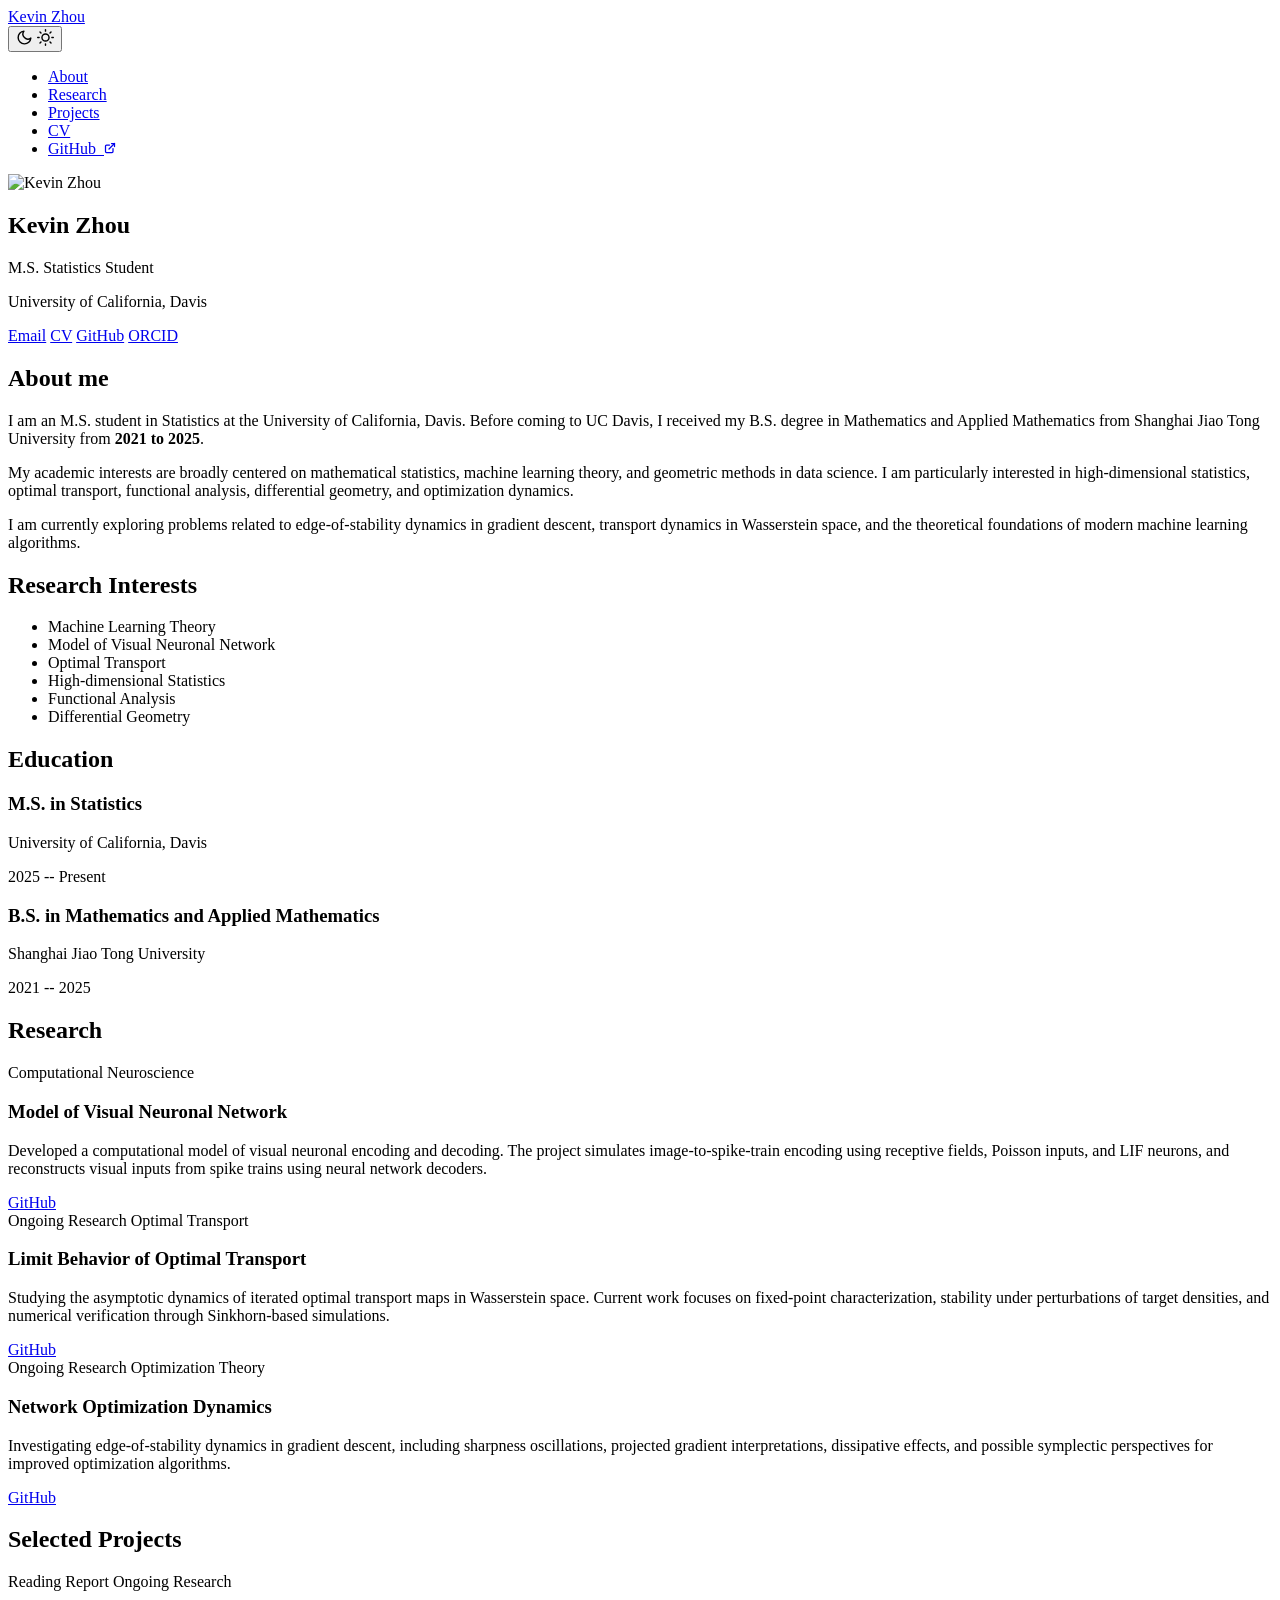
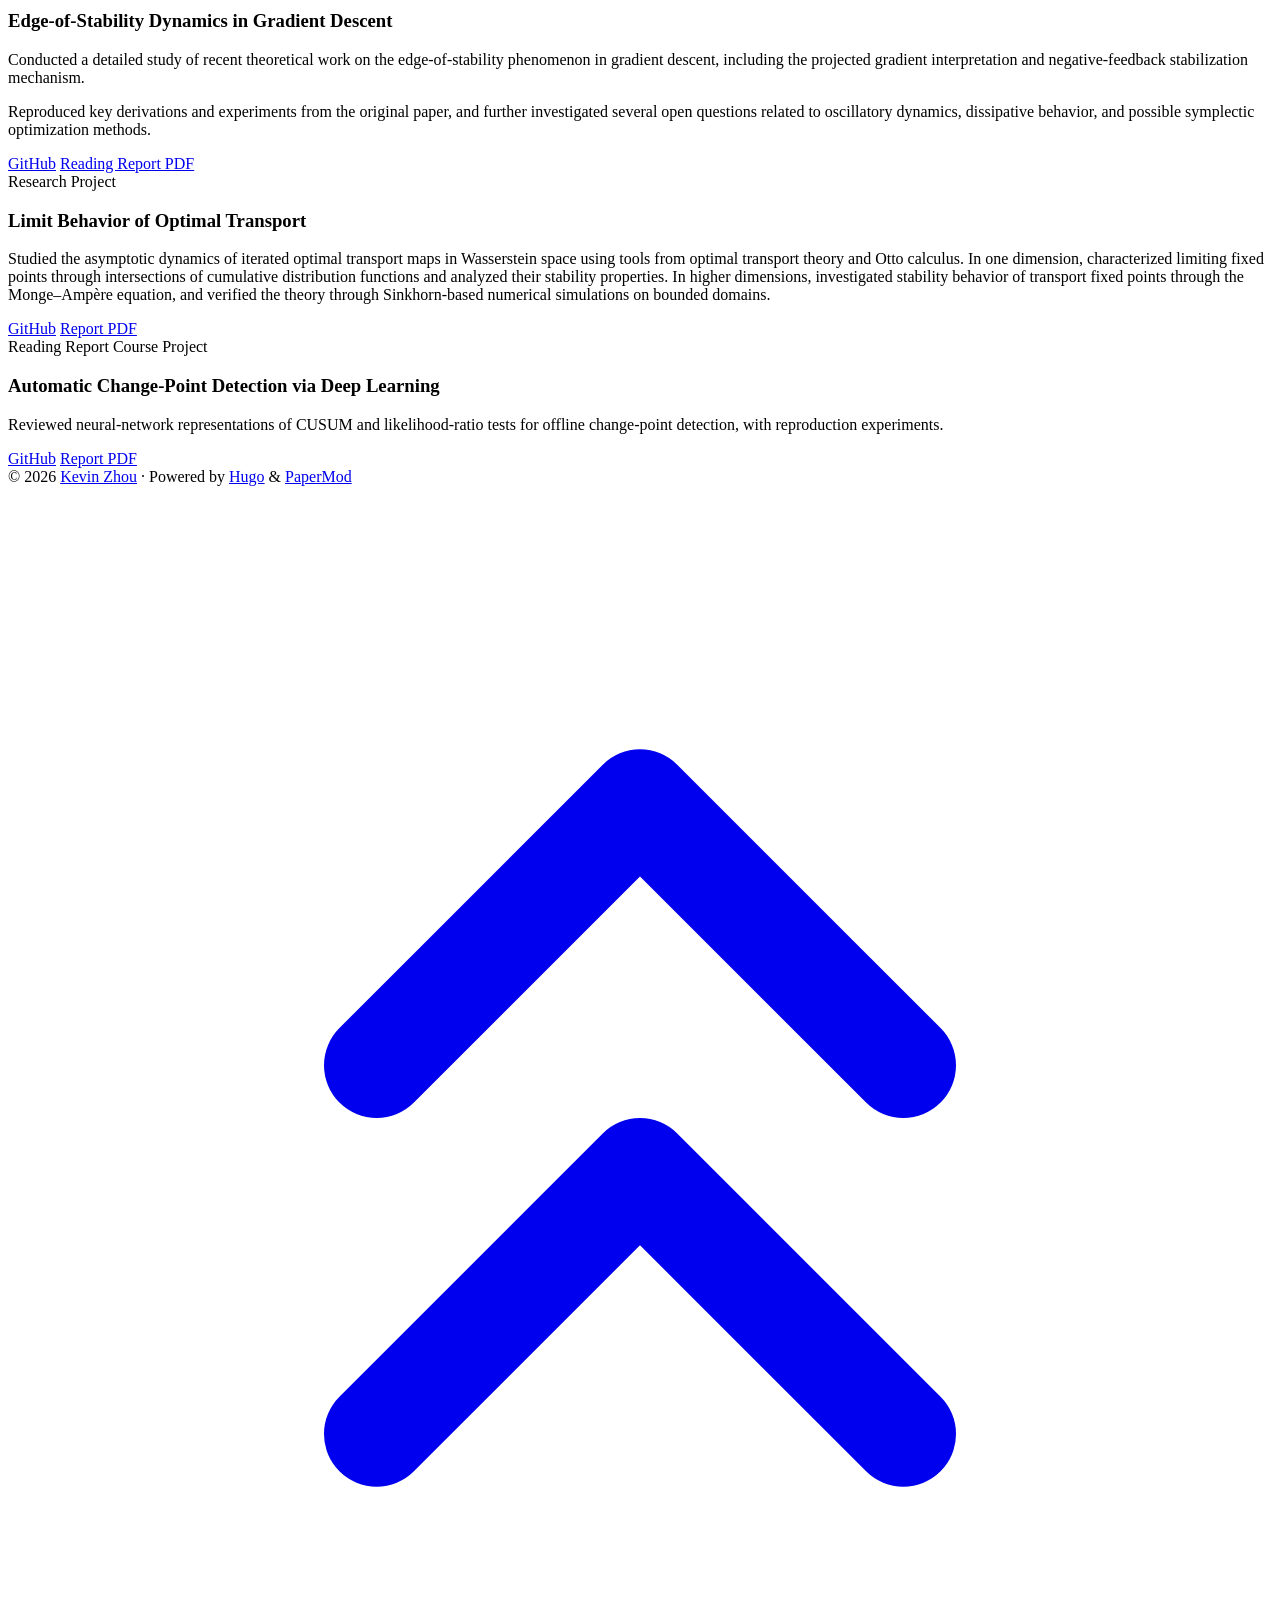
==== docs/index.html @ bd11f781 "build site to docs" ====
<!DOCTYPE html>
<html lang="en" dir="auto" data-theme="auto">

<head>
	<meta name="generator" content="Hugo 0.162.1"><meta charset="utf-8">
<meta http-equiv="X-UA-Compatible" content="IE=edge">
<meta name="viewport" content="width=device-width, initial-scale=1, shrink-to-fit=no">
<meta name="robots" content="index, follow">
<title>Kevin Zhou</title>

<meta name="description" content="">
<meta name="author" content="">
<link rel="canonical" href="https://yaczhou.github.io/">
<link crossorigin="anonymous" href="/assets/css/stylesheet.ae17a5488f8e6e82b9cdc1abf962a94d82946360655e8eba2fa435a20bd5df19.css" integrity="sha256-rhelSI&#43;OboK5zcGr&#43;WKpTYKUY2BlXo66L6Q1ogvV3xk=" rel="preload stylesheet" as="style">
<link rel="icon" href="https://yaczhou.github.io/favicon.ico">
<link rel="icon" type="image/png" sizes="16x16" href="https://yaczhou.github.io/favicon-16x16.png">
<link rel="icon" type="image/png" sizes="32x32" href="https://yaczhou.github.io/favicon-32x32.png">
<link rel="apple-touch-icon" href="https://yaczhou.github.io/apple-touch-icon.png">
<link rel="mask-icon" href="https://yaczhou.github.io/safari-pinned-tab.svg">
<meta name="theme-color" content="#2e2e33">
<meta name="msapplication-TileColor" content="#2e2e33">
<link rel="alternate" type="application/rss+xml" href="https://yaczhou.github.io/index.xml" title="rss">
<link rel="alternate" hreflang="en" href="https://yaczhou.github.io/">
<noscript>
    <style>
        #theme-toggle,
        .top-link {
            display: none;
        }

    </style>
    <style>
        @media (prefers-color-scheme: dark) {
            :root {
                --theme: rgb(29, 30, 32);
                --entry: rgb(46, 46, 51);
                --primary: rgb(218, 218, 219);
                --secondary: rgb(155, 156, 157);
                --tertiary: rgb(65, 66, 68);
                --content: rgb(196, 196, 197);
                --code-block-bg: rgb(46, 46, 51);
                --code-bg: rgb(55, 56, 62);
                --border: rgb(51, 51, 51);
                color-scheme: dark;
            }

            .list {
                background: var(--theme);
            }

            .toc {
                background: var(--entry);
            }
        }

    </style>
</noscript>
<script>
    if (localStorage.getItem("pref-theme") === "dark") {
        document.querySelector("html").dataset.theme = 'dark';
    } else if (localStorage.getItem("pref-theme") === "light") {
       document.querySelector("html").dataset.theme = 'light';
    } else if (window.matchMedia('(prefers-color-scheme: dark)').matches) {
        document.querySelector("html").dataset.theme = 'dark';
    } else {
        document.querySelector("html").dataset.theme = 'light';
    }

</script><meta property="og:url" content="https://yaczhou.github.io/">
  <meta property="og:site_name" content="Kevin Zhou">
  <meta property="og:title" content="Kevin Zhou">
  <meta property="og:locale" content="en_us">
  <meta property="og:type" content="website">

  <meta name="twitter:card" content="summary">
  <meta name="twitter:title" content="Kevin Zhou">

<script type="application/ld+json">
{
  "@context": "https://schema.org",
  "@type": "Organization",
  "name": "Kevin Zhou",
  "url": "https://yaczhou.github.io/",
  "description": "",
  "logo": "https://yaczhou.github.io/favicon.ico",
  "sameAs": [
      "https://github.com/yaczhou", "mailto:kevinzhou.stat@gmail.com"
  ]
}
</script>
</head>
<body class="list" id="top">
    <header class="header">
    <nav class="header-nav">
        <div class="logo">
            <a href="https://yaczhou.github.io/" accesskey="h" title="Kevin Zhou (Alt + H)">Kevin Zhou</a>
            <div class="logo-switches">
                <button id="theme-toggle" class="theme-toggle" accesskey="t" title="(Alt + T)" aria-label="Toggle theme">
                    <svg class="moon" xmlns="http://www.w3.org/2000/svg" width="17" height="17" viewBox="0 0 24 24"
                        fill="none" stroke="currentColor" stroke-width="2" stroke-linecap="round"
                        stroke-linejoin="round">
                        <path d="M21 12.79A9 9 0 1 1 11.21 3 7 7 0 0 0 21 12.79z"></path>
                    </svg>
                    <svg class="sun" xmlns="http://www.w3.org/2000/svg" width="17" height="17" viewBox="0 0 24 24"
                        fill="none" stroke="currentColor" stroke-width="2" stroke-linecap="round"
                        stroke-linejoin="round">
                        <circle cx="12" cy="12" r="5"></circle>
                        <line x1="12" y1="1" x2="12" y2="3"></line>
                        <line x1="12" y1="21" x2="12" y2="23"></line>
                        <line x1="4.22" y1="4.22" x2="5.64" y2="5.64"></line>
                        <line x1="18.36" y1="18.36" x2="19.78" y2="19.78"></line>
                        <line x1="1" y1="12" x2="3" y2="12"></line>
                        <line x1="21" y1="12" x2="23" y2="12"></line>
                        <line x1="4.22" y1="19.78" x2="5.64" y2="18.36"></line>
                        <line x1="18.36" y1="5.64" x2="19.78" y2="4.22"></line>
                    </svg>
                </button>
            </div>
        </div>
        <ul id="menu" class="menu">
            <li>
                <a href="https://yaczhou.github.io/#about" title="About">
                    <span>About</span>
                </a>
            </li>
            <li>
                <a href="https://yaczhou.github.io/#research" title="Research">
                    <span>Research</span>
                </a>
            </li>
            <li>
                <a href="https://yaczhou.github.io/#projects" title="Projects">
                    <span>Projects</span>
                </a>
            </li>
            <li>
                <a href="https://yaczhou.github.io/files/kevin_zhou_cv.pdf" title="CV">
                    <span>CV</span>
                </a>
            </li>
            <li>
                <a href="https://github.com/yaczhou" title="GitHub">
                    <span>GitHub</span>&nbsp;
                    <svg fill="none" shape-rendering="geometricPrecision" stroke="currentColor" stroke-linecap="round"
                        stroke-linejoin="round" stroke-width="2.5" viewBox="0 0 24 24" height="12" width="12">
                        <path d="M18 13v6a2 2 0 01-2 2H5a2 2 0 01-2-2V8a2 2 0 012-2h6"></path>
                        <path d="M15 3h6v6"></path>
                        <path d="M10 14L21 3"></path>
                    </svg>
                </a>
            </li>
        </ul>
    </nav>
</header>
<main class="main">

<div class="home-wrap">
  <aside class="profile-panel">
    <img src="/images/profile.jpg" alt="Kevin Zhou" class="profile-photo" />

    <h1>Kevin Zhou</h1>
    <p class="role">M.S. Statistics Student</p>

    <div class="blue-line"></div>

    <p class="school">University of California, Davis</p>

    <div class="profile-links">
      <a href="mailto:kevinzhou.stat@gmail.com">Email</a>
      <a href="/files/Kevin_Zhou_CV.pdf">CV</a>
      <a href="https://github.com/yaczhou">GitHub</a>
      <a href="https://orcid.org/">ORCID</a>
    </div>
  </aside>

  <main class="main-panel">
    <section id="about" class="about-section">
      <h1>About me</h1>
      <div class="title-line"></div>

      <p>
        I am an M.S. student in Statistics at the University of California,
        Davis. Before coming to UC Davis, I received my B.S. degree in
        Mathematics and Applied Mathematics from Shanghai Jiao Tong University
        from
        <strong>2021 to 2025</strong>.
      </p>

      <p>
        My academic interests are broadly centered on mathematical statistics,
        machine learning theory, and geometric methods in data science. I am
        particularly interested in high-dimensional statistics, optimal
        transport, functional analysis, differential geometry, and optimization
        dynamics.
      </p>

      <p>
        I am currently exploring problems related to edge-of-stability dynamics
        in gradient descent, transport dynamics in Wasserstein space, and the
        theoretical foundations of modern machine learning algorithms.
      </p>
    </section>

    <section class="info-grid">
      <div class="info-box">
        <h2>Research Interests</h2>
        <ul>
          <li>Machine Learning Theory</li>
          <li>Model of Visual Neuronal Network</li>
          <li>Optimal Transport</li>
          <li>High-dimensional Statistics</li>
          <li>Functional Analysis</li>
          <li>Differential Geometry</li>
        </ul>
      </div>

      <div class="info-box education">
        <h2>Education</h2>

        <div class="edu-item">
          <h3>M.S. in Statistics</h3>
          <p>University of California, Davis</p>
          <span>2025 -- Present</span>
        </div>

        <div class="edu-item">
          <h3>B.S. in Mathematics and Applied Mathematics</h3>
          <p>Shanghai Jiao Tong University</p>
          <span>2021 -- 2025</span>
        </div>
      </div>
    </section>

    <section id="research" class="research-section">
      <h2>Research</h2>

      <div class="research-grid">
        <div class="research-card">
          <div>
            <span class="project-tag research">Computational Neuroscience</span>
          </div>

          <h3>Model of Visual Neuronal Network</h3>

          <p>
            Developed a computational model of visual neuronal encoding and
            decoding. The project simulates image-to-spike-train encoding using
            receptive fields, Poisson inputs, and LIF neurons, and reconstructs
            visual inputs from spike trains using neural network decoders.
          </p>

          <a href="https://github.com/yaczhou/Model-of-visual-neuronal-network"
            >GitHub</a
          >
        </div>

        <div class="research-card">
          <div>
            <span class="project-tag research">Ongoing Research</span>
            <span class="project-tag theory">Optimal Transport</span>
          </div>

          <h3>Limit Behavior of Optimal Transport</h3>

          <p>
            Studying the asymptotic dynamics of iterated optimal transport maps
            in Wasserstein space. Current work focuses on fixed-point
            characterization, stability under perturbations of target densities,
            and numerical verification through Sinkhorn-based simulations.
          </p>

          <a
            href="https://github.com/yaczhou/STA250_Limit-behavior-of-Optimal-Transport"
            >GitHub</a
          >
        </div>

        <div class="research-card">
          <div>
            <span class="project-tag research">Ongoing Research</span>
            <span class="project-tag theory">Optimization Theory</span>
          </div>

          <h3>Network Optimization Dynamics</h3>

          <p>
            Investigating edge-of-stability dynamics in gradient descent,
            including sharpness oscillations, projected gradient
            interpretations, dissipative effects, and possible symplectic
            perspectives for improved optimization algorithms.
          </p>

          <a href="https://github.com/yaczhou/STA243">GitHub</a>
        </div>
      </div>
    </section>

    <section id="projects" class="projects-section">
      <h2>Selected Projects</h2>

      <div class="project-card">
        <div>
          <span class="project-tag report">Reading Report</span>
          <span class="project-tag research">Ongoing Research</span>
        </div>

        <h3>Edge-of-Stability Dynamics in Gradient Descent</h3>

        <p>
          Conducted a detailed study of recent theoretical work on the
          edge-of-stability phenomenon in gradient descent, including the
          projected gradient interpretation and negative-feedback stabilization
          mechanism.
        </p>

        <p>
          Reproduced key derivations and experiments from the original paper,
          and further investigated several open questions related to oscillatory
          dynamics, dissipative behavior, and possible symplectic optimization
          methods.
        </p>

        <a href="https://github.com/yaczhou/STA243">GitHub</a>
        <a href="/files/STA243Project.pdf">Reading Report PDF</a>
      </div>

      <div class="project-card">
        <div>
          <span class="project-tag research">Research Project</span>
        </div>
        <h3>Limit Behavior of Optimal Transport</h3>
        <p>
          Studied the asymptotic dynamics of iterated optimal transport maps in
          Wasserstein space using tools from optimal transport theory and Otto
          calculus. In one dimension, characterized limiting fixed points
          through intersections of cumulative distribution functions and
          analyzed their stability properties. In higher dimensions,
          investigated stability behavior of transport fixed points through the
          Monge–Ampère equation, and verified the theory through Sinkhorn-based
          numerical simulations on bounded domains.
        </p>
        <a
          href="https://github.com/yaczhou/STA250_Limit-behavior-of-Optimal-Transport"
          >GitHub</a
        >
        <a href="/files/Limit Behavior of Optimal Transport Maps.pdf"
          >Report PDF</a
        >
      </div>

      <div class="project-card">
        <div>
          <span class="project-tag report">Reading Report</span>
          <span class="project-tag course">Course Project</span>
        </div>
        <h3>Automatic Change-Point Detection via Deep Learning</h3>
        <p>
          Reviewed neural-network representations of CUSUM and likelihood-ratio
          tests for offline change-point detection, with reproduction
          experiments.
        </p>
        <a href="https://github.com/yaczhou/STA237">GitHub</a>
        <a href="/files/STA237-report.pdf">Report PDF</a>
      </div>
    </section>
  </main>
</div>


    </main>
    
<footer class="footer">
        <span>&copy; 2026 <a href="https://yaczhou.github.io/">Kevin Zhou</a></span> · 

    
    
    <span>
        Powered by
        <a href="https://gohugo.io/?utm_source=papermod" rel="noopener" target="_blank">Hugo</a> &
        <a href="https://github.com/adityatelange/hugo-PaperMod/" rel="noopener" target="_blank">PaperMod</a>
    </span>
</footer>
<a href="#top" id="top-link" class="top-link hidden" aria-label="go to top" title="Go to Top (Alt + G)" accesskey="g">
    <svg xmlns="http://www.w3.org/2000/svg" viewBox="0 0 24 24" fill="none" stroke="currentColor" stroke-width="2"
        stroke-linecap="round" stroke-linejoin="round" class="feather feather-chevrons-up">
        <polyline points="17 11 12 6 7 11"></polyline>
        <polyline points="17 18 12 13 7 18"></polyline>
    </svg>
</a>

<script>
    let menu = document.getElementById('menu');
    if (menu) {
        
        const scrollPosition = localStorage.getItem("menu-scroll-position");
        if (scrollPosition) {
            menu.scrollLeft = parseInt(scrollPosition, 10);
        }
        
        menu.onscroll = function () {
            localStorage.setItem("menu-scroll-position", menu.scrollLeft);
        }
    }

    document.querySelectorAll('a[href^="#"]').forEach(anchor => {
        anchor.addEventListener("click", function (e) {
            e.preventDefault();
            var id = this.getAttribute("href").substr(1);
            if (!window.matchMedia('(prefers-reduced-motion: reduce)').matches) {
                document.querySelector(`[id='${decodeURIComponent(id)}']`).scrollIntoView({
                    behavior: "smooth"
                });
            } else {
                document.querySelector(`[id='${decodeURIComponent(id)}']`).scrollIntoView();
            }
            if (id === "top") {
                history.replaceState(null, null, " ");
            } else {
                history.pushState(null, null, `#${id}`);
            }
        });
    });

</script>
<script>
    var toplink = document.getElementById("top-link");
    window.onscroll = function () {
        const scrollThreshold = window.innerHeight;
        if (document.body.scrollTop > scrollThreshold || document.documentElement.scrollTop > scrollThreshold) {
            toplink.classList.remove("hidden");
        } else {
            toplink.classList.add("hidden");
        }
    };

</script>
<script>
    document.getElementById("theme-toggle").addEventListener("click", () => {
        const html = document.querySelector("html");
        if (html.dataset.theme === "dark") {
            html.dataset.theme = 'light';
            localStorage.setItem("pref-theme", 'light');
        } else {
            html.dataset.theme = 'dark';
            localStorage.setItem("pref-theme", 'dark');
        }
    })

</script>
</body>

</html>
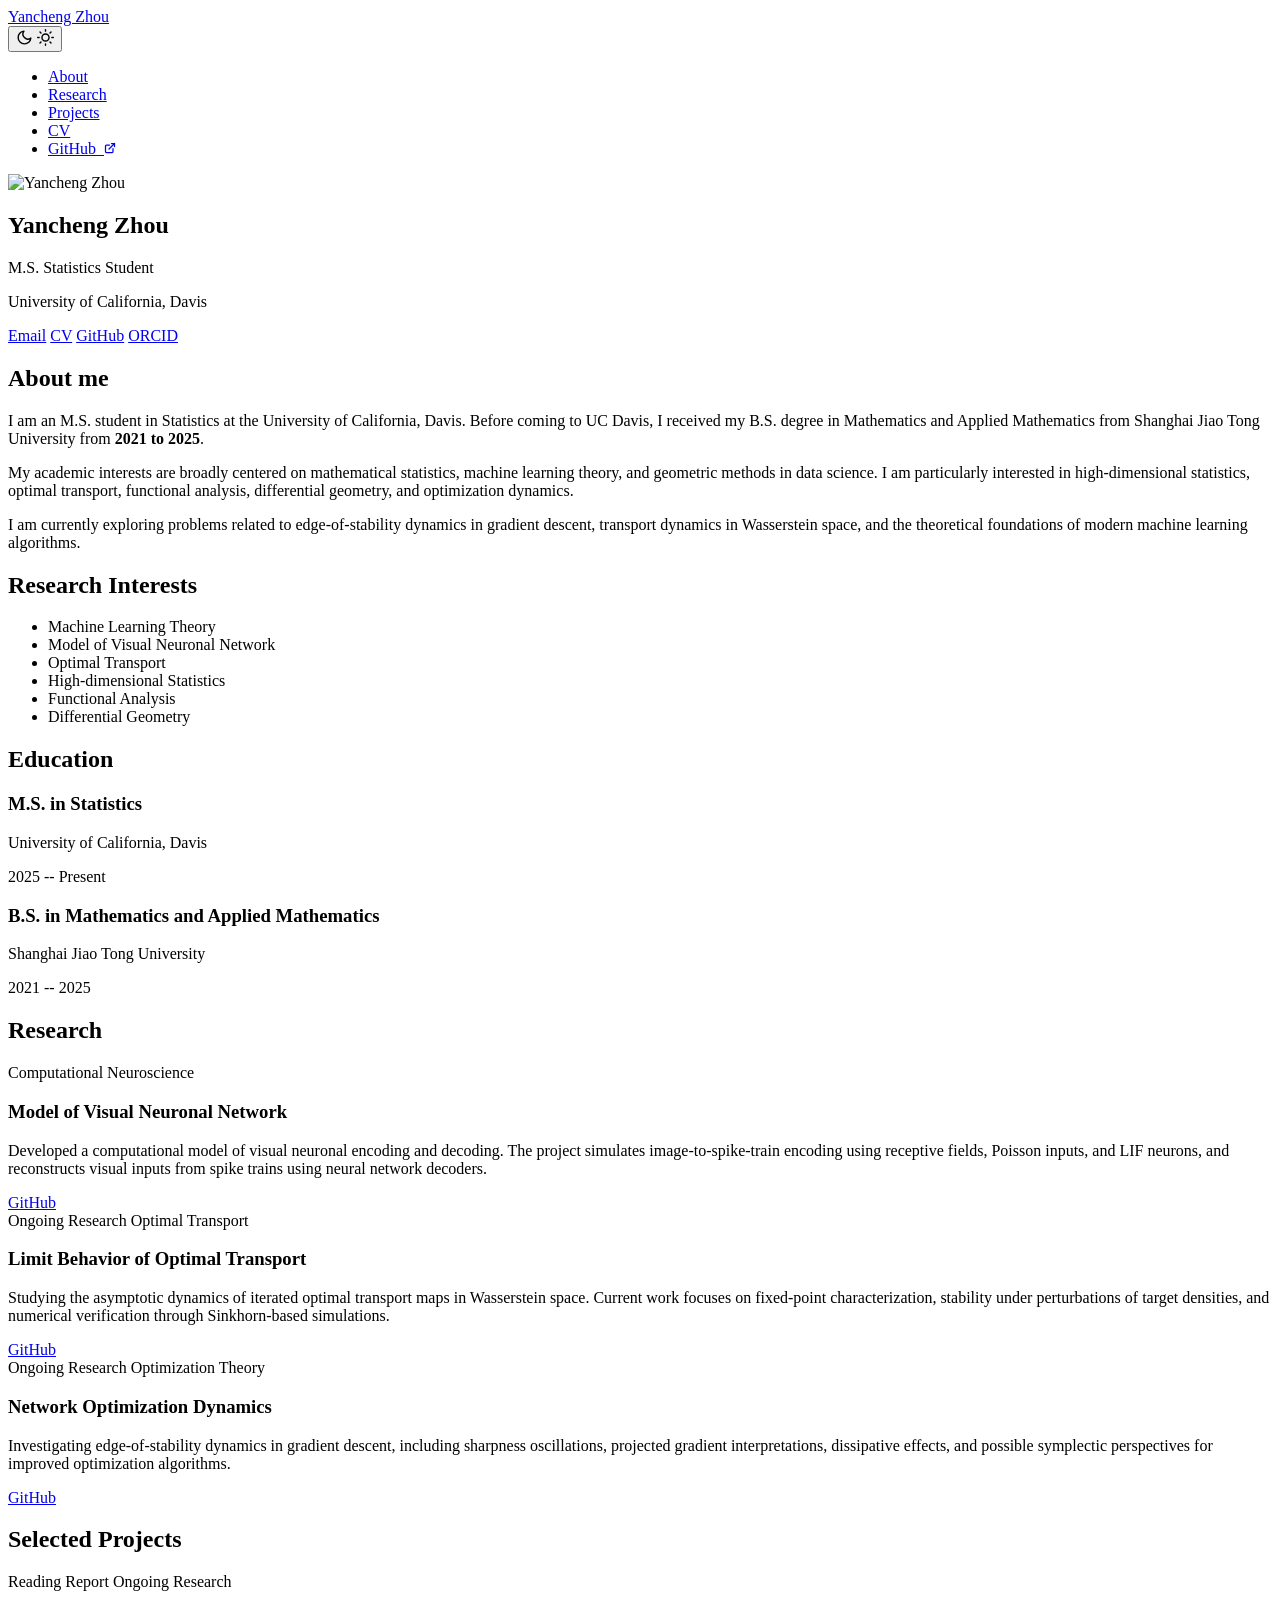
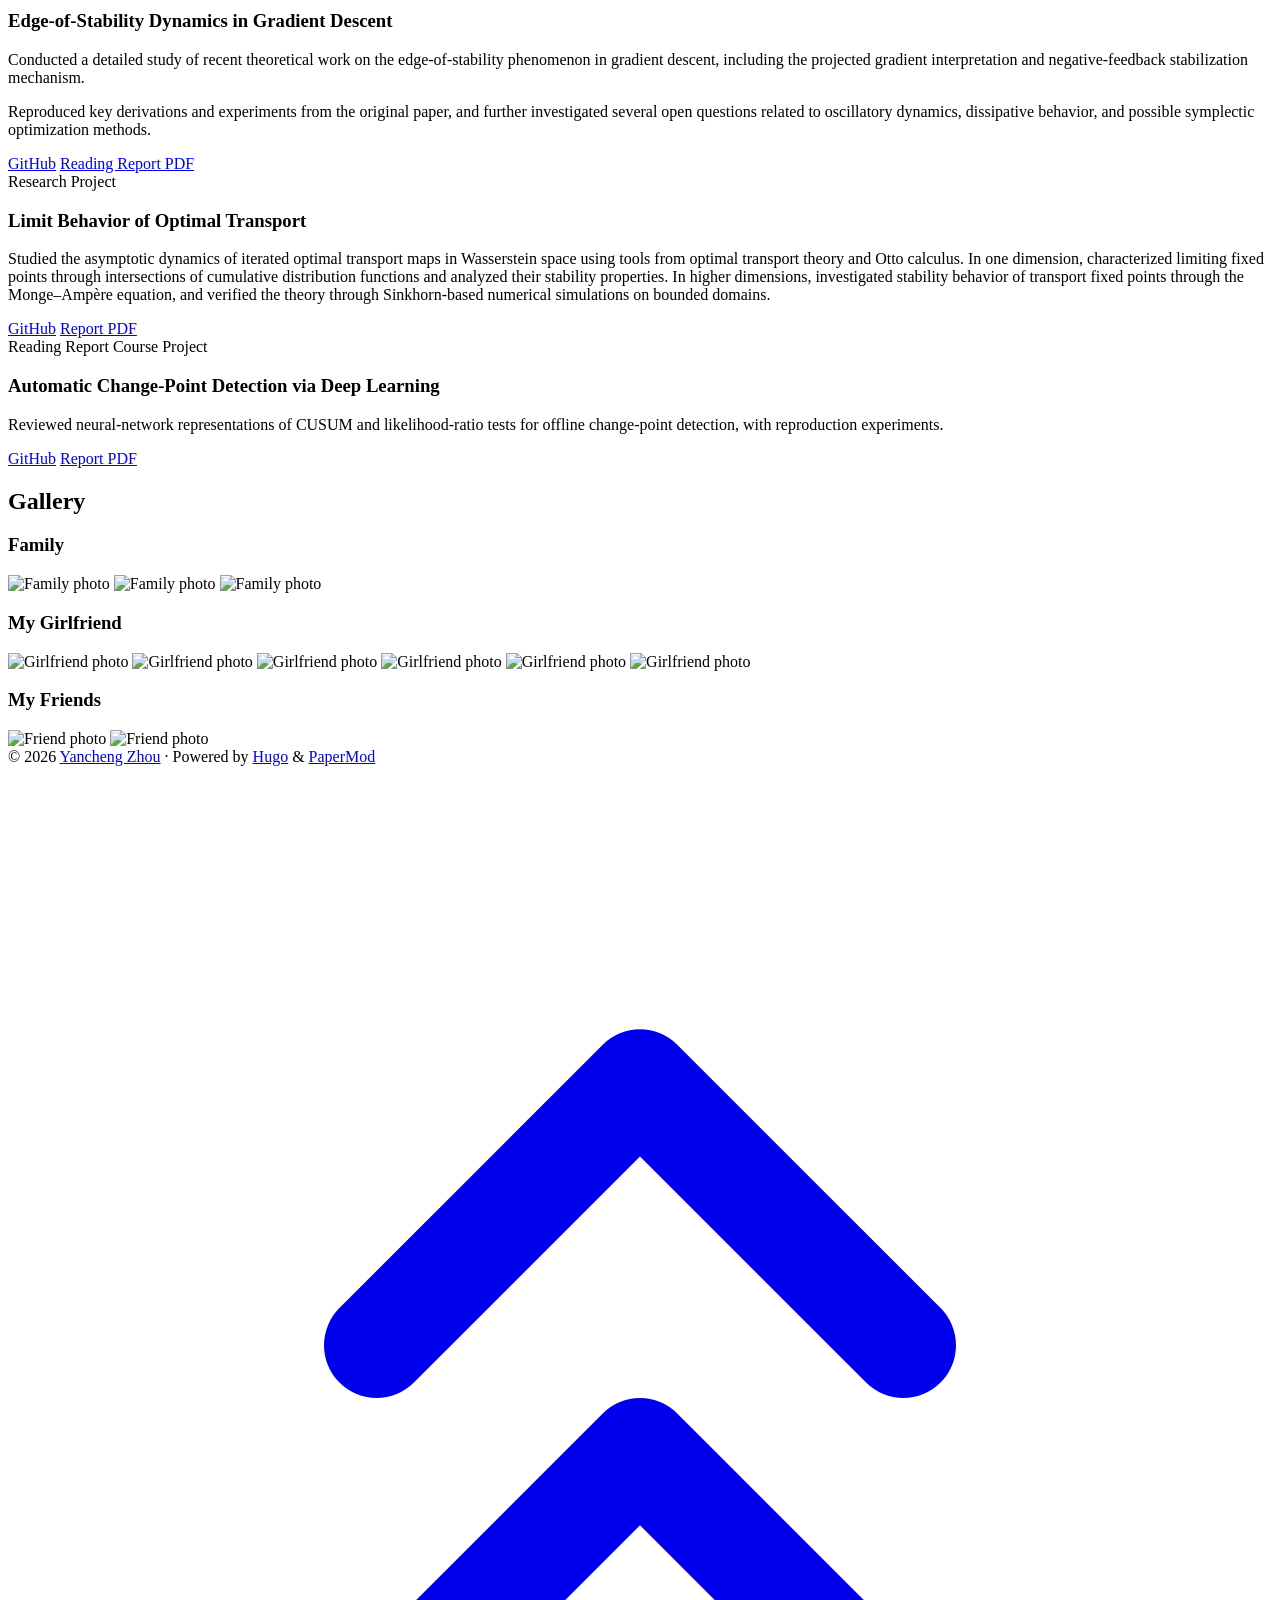
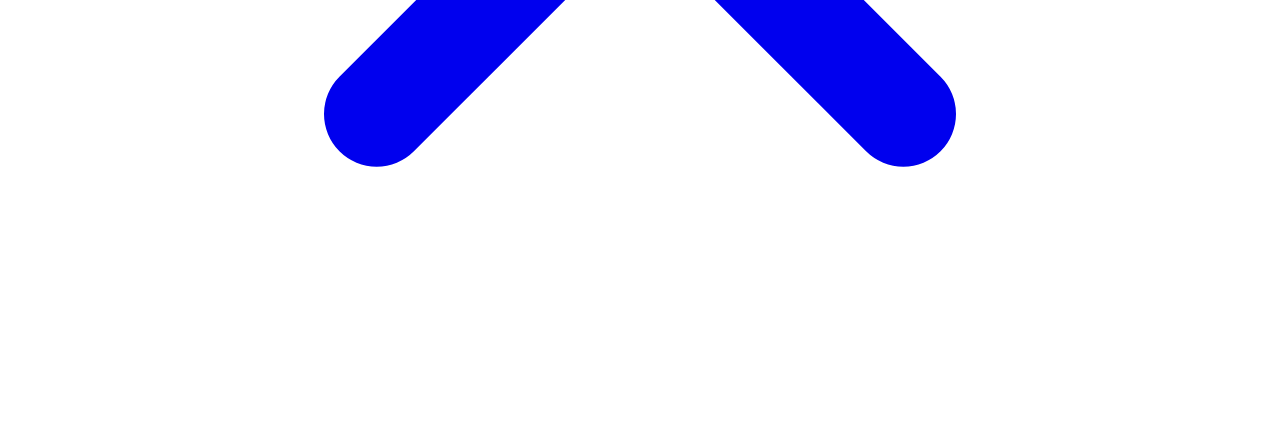
==== commit 9d2e8aa6: "Rebuild docs with gallery" ====
--- a/docs/index.html
+++ b/docs/index.html
@@ -6,12 +6,12 @@
 <meta http-equiv="X-UA-Compatible" content="IE=edge">
 <meta name="viewport" content="width=device-width, initial-scale=1, shrink-to-fit=no">
 <meta name="robots" content="index, follow">
-<title>Kevin Zhou</title>
+<title>Yancheng Zhou</title>
 
 <meta name="description" content="">
 <meta name="author" content="">
 <link rel="canonical" href="https://yaczhou.github.io/">
-<link crossorigin="anonymous" href="/assets/css/stylesheet.ae17a5488f8e6e82b9cdc1abf962a94d82946360655e8eba2fa435a20bd5df19.css" integrity="sha256-rhelSI&#43;OboK5zcGr&#43;WKpTYKUY2BlXo66L6Q1ogvV3xk=" rel="preload stylesheet" as="style">
+<link crossorigin="anonymous" href="/assets/css/stylesheet.06a2b6f40366e329d42d9a8c5bfb17c1fd387a08430f844490b26526bca64724.css" integrity="sha256-BqK29ANm4ynULZqMW/sXwf04eghDD4REkLJlJrymRyQ=" rel="preload stylesheet" as="style">
 <link rel="icon" href="https://yaczhou.github.io/favicon.ico">
 <link rel="icon" type="image/png" sizes="16x16" href="https://yaczhou.github.io/favicon-16x16.png">
 <link rel="icon" type="image/png" sizes="32x32" href="https://yaczhou.github.io/favicon-32x32.png">
@@ -67,19 +67,19 @@
     }
 
 </script><meta property="og:url" content="https://yaczhou.github.io/">
-  <meta property="og:site_name" content="Kevin Zhou">
-  <meta property="og:title" content="Kevin Zhou">
+  <meta property="og:site_name" content="Yancheng Zhou">
+  <meta property="og:title" content="Yancheng Zhou">
   <meta property="og:locale" content="en_us">
   <meta property="og:type" content="website">
 
   <meta name="twitter:card" content="summary">
-  <meta name="twitter:title" content="Kevin Zhou">
+  <meta name="twitter:title" content="Yancheng Zhou">
 
 <script type="application/ld+json">
 {
   "@context": "https://schema.org",
   "@type": "Organization",
-  "name": "Kevin Zhou",
+  "name": "Yancheng Zhou",
   "url": "https://yaczhou.github.io/",
   "description": "",
   "logo": "https://yaczhou.github.io/favicon.ico",
@@ -93,7 +93,7 @@
     <header class="header">
     <nav class="header-nav">
         <div class="logo">
-            <a href="https://yaczhou.github.io/" accesskey="h" title="Kevin Zhou (Alt + H)">Kevin Zhou</a>
+            <a href="https://yaczhou.github.io/" accesskey="h" title="Yancheng Zhou (Alt + H)">Yancheng Zhou</a>
             <div class="logo-switches">
                 <button id="theme-toggle" class="theme-toggle" accesskey="t" title="(Alt + T)" aria-label="Toggle theme">
                     <svg class="moon" xmlns="http://www.w3.org/2000/svg" width="17" height="17" viewBox="0 0 24 24"
@@ -134,7 +134,7 @@
                 </a>
             </li>
             <li>
-                <a href="https://yaczhou.github.io/files/kevin_zhou_cv.pdf" title="CV">
+                <a href="https://yaczhou.github.io/files/cv.pdf" title="CV">
                     <span>CV</span>
                 </a>
             </li>
@@ -156,9 +156,9 @@
 
 <div class="home-wrap">
   <aside class="profile-panel">
-    <img src="/images/profile.jpg" alt="Kevin Zhou" class="profile-photo" />
-
-    <h1>Kevin Zhou</h1>
+    <img src="/images/profile.jpg" alt="Yancheng Zhou" class="profile-photo" />
+
+    <h1>Yancheng Zhou</h1>
     <p class="role">M.S. Statistics Student</p>
 
     <div class="blue-line"></div>
@@ -167,7 +167,7 @@
 
     <div class="profile-links">
       <a href="mailto:kevinzhou.stat@gmail.com">Email</a>
-      <a href="/files/Kevin_Zhou_CV.pdf">CV</a>
+      <a href="/files/cv.pdf">CV</a>
       <a href="https://github.com/yaczhou">GitHub</a>
       <a href="https://orcid.org/">ORCID</a>
     </div>
@@ -363,6 +363,39 @@
         <a href="/files/STA237-report.pdf">Report PDF</a>
       </div>
     </section>
+
+    <section id="gallery" class="gallery-section">
+      <h2>Gallery</h2>
+
+      <div class="gallery-block">
+        <h3>Family</h3>
+        <div class="gallery-row">
+          <img src="/images/gallery/family1.jpg" alt="Family photo" />
+          <img src="/images/gallery/father1.jpg" alt="Family photo" />
+          <img src="/images/gallery/department_1.jpg" alt="Family photo" />
+        </div>
+      </div>
+
+      <div class="gallery-block">
+        <h3>My Girlfriend</h3>
+        <div class="gallery-row">
+          <img src="/images/gallery/gf1.jpg" alt="Girlfriend photo" />
+          <img src="/images/gallery/gf_bj_1.jpg" alt="Girlfriend photo" />
+          <img src="/images/gallery/gf_xm_1.jpg" alt="Girlfriend photo" />
+          <img src="/images/gallery/gf_grad_1.jpg" alt="Girlfriend photo" />
+          <img src="/images/gallery/gf_disney_1.jpg" alt="Girlfriend photo" />
+          <img src="/images/gallery/gf_sy_1.jpg" alt="Girlfriend photo" />
+        </div>
+      </div>
+
+      <div class="gallery-block">
+        <h3>My Friends</h3>
+        <div class="gallery-row">
+          <img src="/images/gallery/friend_1.jpg" alt="Friend photo" />
+          <img src="/images/gallery/friend_2.jpg" alt="Friend photo" />
+        </div>
+      </div>
+    </section>
   </main>
 </div>
 
@@ -370,7 +403,7 @@
     </main>
     
 <footer class="footer">
-        <span>&copy; 2026 <a href="https://yaczhou.github.io/">Kevin Zhou</a></span> · 
+        <span>&copy; 2026 <a href="https://yaczhou.github.io/">Yancheng Zhou</a></span> · 
 
     
     
